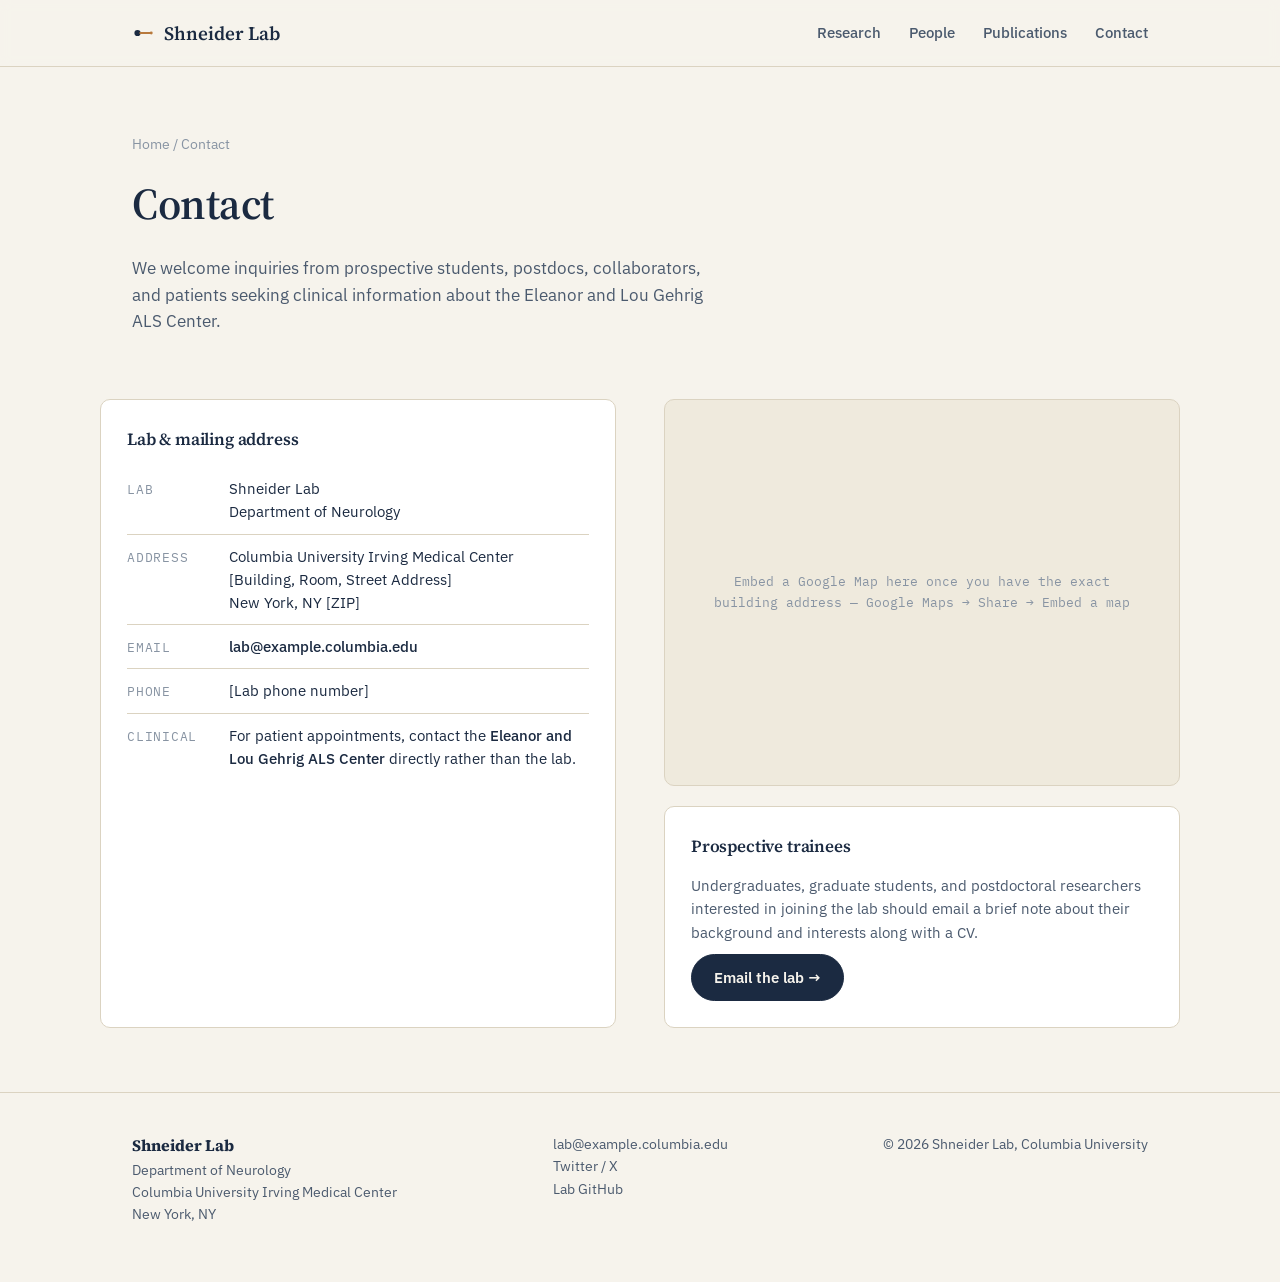
==== contact.html @ 3db36af5 "Add files via upload" ====
<!DOCTYPE html>
<html lang="en">
<head>
<meta charset="UTF-8">
<meta name="viewport" content="width=device-width, initial-scale=1.0">
<title>Contact — Shneider Lab</title>
<meta name="description" content="Contact the Shneider Lab at Columbia University.">
<link rel="preconnect" href="https://fonts.googleapis.com">
<link rel="preconnect" href="https://fonts.gstatic.com" crossorigin>
<link href="https://fonts.googleapis.com/css2?family=Source+Serif+4:opsz,wght@8..60,400;8..60,500;8..60,600;8..60,700&family=IBM+Plex+Sans:wght@400;500;600&family=IBM+Plex+Mono:wght@400;500&display=swap" rel="stylesheet">
<link rel="stylesheet" href="style.css">
</head>
<body>

<header class="site">
  <nav class="nav">
    <a class="brand" href="index.html">
      <svg class="brand-mark" viewBox="0 0 24 24" fill="none" xmlns="http://www.w3.org/2000/svg">
        <circle cx="6" cy="12" r="3.4" fill="#1B2A41"/>
        <path d="M9 12H20" stroke="#B8793C" stroke-width="2" stroke-linecap="round"/>
        <circle cx="21" cy="12" r="1.6" fill="#B8793C"/>
      </svg>
      Shneider Lab
    </a>
    <ul class="navlinks">
      <li><a href="research.html">Research</a></li>
      <li><a href="index.html#people">People</a></li>
      <li><a href="publications.html">Publications</a></li>
      <li><a href="contact.html">Contact</a></li>
    </ul>
  </nav>
</header>

<main>
  <div class="page-hero">
    <span class="crumb"><a href="index.html">Home</a> / Contact</span>
    <h1>Contact</h1>
    <p class="lede">
      We welcome inquiries from prospective students, postdocs, collaborators,
      and patients seeking clinical information about the Eleanor and Lou Gehrig
      ALS Center.
    </p>
  </div>

  <section style="border-top:none; padding-top:8px;">
    <div class="wrap contact-grid">

      <div class="contact-card">
        <h3>Lab &amp; mailing address</h3>
        <div class="contact-row">
          <div class="label">Lab</div>
          <div>Shneider Lab<br>Department of Neurology</div>
        </div>
        <div class="contact-row">
          <div class="label">Address</div>
          <div>Columbia University Irving Medical Center<br>[Building, Room, Street Address]<br>New York, NY [ZIP]</div>
        </div>
        <div class="contact-row">
          <div class="label">Email</div>
          <div><a href="mailto:lab@example.columbia.edu">lab@example.columbia.edu</a></div>
        </div>
        <div class="contact-row">
          <div class="label">Phone</div>
          <div>[Lab phone number]</div>
        </div>
        <div class="contact-row">
          <div class="label">Clinical</div>
          <div>For patient appointments, contact the <a href="#">Eleanor and Lou Gehrig ALS Center</a> directly rather than the lab.</div>
        </div>
      </div>

      <div>
        <div class="map-box">
          Embed a Google Map here once you have the exact<br>building address —
          Google Maps → Share → Embed a map
        </div>
        <div class="contact-card" style="margin-top:20px;">
          <h3>Prospective trainees</h3>
          <p style="color:var(--ink-soft); font-size:14.5px; margin:0 0 10px;">
            Undergraduates, graduate students, and postdoctoral researchers
            interested in joining the lab should email a brief note about their
            background and interests along with a CV.
          </p>
          <a class="btn primary" href="mailto:lab@example.columbia.edu?subject=Prospective%20lab%20member%20inquiry">Email the lab →</a>
        </div>
      </div>

    </div>
  </section>
</main>

<footer>
  <div class="wrap footer-grid">
    <div>
      <strong style="color:var(--ink); font-family:'Source Serif 4',serif; font-size:16px;">Shneider Lab</strong><br>
      Department of Neurology<br>
      Columbia University Irving Medical Center<br>
      New York, NY
    </div>
    <div>
      <a href="mailto:lab@example.columbia.edu">lab@example.columbia.edu</a><br>
      <a href="#">Twitter / X</a><br>
      <a href="#">Lab GitHub</a>
    </div>
    <div>© <span id="year"></span> Shneider Lab, Columbia University</div>
  </div>
</footer>

<script>
  document.getElementById('year').textContent = new Date().getFullYear();
</script>

</body>
</html>
---- style.css ----
:root{
    --paper:#F6F3EC;
    --paper-dim:#EFEADD;
    --ink:#1B2A41;
    --ink-soft:#4B5A6E;
    --ink-faint:#8894A3;
    --accent:#B8793C;
    --accent-dim:#D9A96A;
    --steel:#4E7583;
    --line:#DBD3C1;
    --radius:10px;
    --maxw:1080px;
  }
  *{box-sizing:border-box;}
  html{scroll-behavior:smooth;}
  body{
    margin:0;
    background:var(--paper);
    color:var(--ink);
    font-family:'IBM Plex Sans', system-ui, sans-serif;
    font-size:16px;
    line-height:1.6;
    -webkit-font-smoothing:antialiased;
  }
  h1,h2,h3,.serif{
    font-family:'Source Serif 4', Georgia, serif;
    font-weight:600;
    letter-spacing:-0.01em;
    margin:0;
    color:var(--ink);
  }
  a{color:inherit;}
  .wrap{max-width:var(--maxw); margin:0 auto; padding:0 32px;}
  .eyebrow{
    font-family:'IBM Plex Mono', monospace;
    font-size:12.5px;
    letter-spacing:0.14em;
    text-transform:uppercase;
    color:var(--steel);
  }

  /* ---------- Header ---------- */
  header.site{
    position:sticky; top:0; z-index:50;
    background:rgba(246,243,236,0.92);
    backdrop-filter:blur(6px);
    border-bottom:1px solid var(--line);
  }
  .nav{
    display:flex; align-items:center; justify-content:space-between;
    padding:18px 32px; max-width:var(--maxw); margin:0 auto;
  }
  .brand{
    display:flex; align-items:center; gap:10px;
    font-family:'Source Serif 4', serif;
    font-weight:600; font-size:19px;
    text-decoration:none;
  }
  .brand-mark{width:22px; height:22px; flex:0 0 auto;}
  .navlinks{display:flex; gap:28px; list-style:none; margin:0; padding:0;}
  .navlinks a{
    text-decoration:none; font-size:14.5px; font-weight:500; color:var(--ink-soft);
    padding-bottom:3px; border-bottom:1px solid transparent;
    transition:color .15s, border-color .15s;
  }
  .navlinks a:hover{color:var(--ink); border-color:var(--accent);}
  .navtoggle{display:none;}

  /* ---------- Hero ---------- */
  .hero{
    padding:88px 32px 64px;
    max-width:var(--maxw); margin:0 auto;
    display:grid; grid-template-columns:1.15fr 0.85fr; gap:56px; align-items:center;
  }
  .hero h1{
    font-size:clamp(34px, 4.4vw, 54px);
    line-height:1.06;
  }
  .hero h1 em{
    font-style:normal; color:var(--accent);
  }
  .hero p.lede{
    margin-top:22px; max-width:46ch;
    font-size:17.5px; color:var(--ink-soft);
  }
  .hero .cta-row{margin-top:32px; display:flex; gap:14px; flex-wrap:wrap;}
  .btn{
    display:inline-block; padding:11px 22px; border-radius:999px;
    font-size:14.5px; font-weight:600; text-decoration:none;
    border:1px solid var(--ink); transition:transform .15s, background .15s, color .15s;
  }
  .btn.primary{background:var(--ink); color:var(--paper);}
  .btn.primary:hover{background:var(--accent); border-color:var(--accent); transform:translateY(-1px);}
  .btn.ghost{border-color:var(--line); color:var(--ink);}
  .btn.ghost:hover{border-color:var(--ink); transform:translateY(-1px);}

  /* Signature element: axon signal animation */
  .axon-box{
    background:var(--ink); border-radius:16px; padding:26px 22px 20px;
    position:relative; overflow:hidden;
  }
  .axon-box .cap{
    font-family:'IBM Plex Mono', monospace; font-size:11px; letter-spacing:.12em;
    text-transform:uppercase; color:var(--accent-dim); margin-bottom:14px; display:block;
  }
  .axon-box svg{width:100%; height:auto; display:block;}
  .axon-line{fill:none; stroke:#3A4C63; stroke-width:2;}
  .myelin{fill:#2A3B52; stroke:#3A4C63; stroke-width:1;}
  .pulse{fill:var(--accent);}
  .soma{fill:#243448; stroke:#3A4C63; stroke-width:1.5;}

  /* ---------- Section shell ---------- */
  section{padding:64px 32px; border-top:1px solid var(--line);}
  section .wrap{max-width:var(--maxw); margin:0 auto; padding:0;}
  .section-head{
    display:flex; justify-content:space-between; align-items:flex-end; gap:24px;
    margin-bottom:36px; flex-wrap:wrap;
  }
  .section-head h2{font-size:clamp(24px,2.6vw,32px);}
  .section-head p{color:var(--ink-soft); max-width:52ch; margin-top:8px;}

  /* ---------- About ---------- */
  .about-grid{display:grid; grid-template-columns:0.9fr 1.4fr; gap:48px; align-items:start;}
  .pi-card{
    background:var(--paper-dim); border:1px solid var(--line); border-radius:var(--radius);
    padding:22px;
  }
  .pi-photo{
    width:100%; aspect-ratio:1/1; border-radius:8px; background:
      linear-gradient(135deg, var(--steel), var(--ink));
    display:flex; align-items:center; justify-content:center;
    color:var(--paper); font-family:'Source Serif 4',serif; font-size:13px; text-align:center; padding:16px;
  }
  .pi-card h3{margin-top:16px; font-size:19px;}
  .pi-card .role{color:var(--steel); font-size:14px; font-weight:600; margin-top:2px;}
  .pi-card .meta{margin-top:10px; font-size:13.5px; color:var(--ink-soft);}
  .about-copy p{color:var(--ink-soft); margin:0 0 16px;}
  .about-copy p:first-child{color:var(--ink); font-size:17.5px;}

  /* ---------- Research ---------- */
  .research-grid{
    display:grid; grid-template-columns:repeat(3,1fr); gap:22px;
  }
  .rcard{
    border:1px solid var(--line); border-radius:var(--radius); padding:26px 22px;
    background:#fff; transition:transform .15s, box-shadow .15s;
  }
  .rcard:hover{transform:translateY(-3px); box-shadow:0 10px 24px -14px rgba(27,42,65,.35);}
  .rcard .num{font-family:'IBM Plex Mono',monospace; color:var(--accent); font-size:13px; font-weight:500;}
  .rcard h3{font-size:19px; margin-top:12px;}
  .rcard p{color:var(--ink-soft); font-size:14.5px; margin-top:10px;}

  /* ---------- People ---------- */
  .people-grid{display:grid; grid-template-columns:repeat(4,1fr); gap:24px;}
  .person{text-align:left;}
  .person .avatar{
    width:100%; aspect-ratio:1/1; border-radius:8px;
    background:var(--paper-dim); border:1px dashed var(--line);
    display:flex; align-items:center; justify-content:center;
    color:var(--ink-faint); font-size:12.5px; font-family:'IBM Plex Mono',monospace;
  }
  .person h4{margin-top:12px; font-size:15px;}
  .person .ptitle{font-size:13px; color:var(--ink-soft);}

  /* ---------- Publications ---------- */
  .pub-list{list-style:none; margin:0; padding:0;}
  .pub-list li{
    padding:18px 0; border-bottom:1px solid var(--line);
    display:grid; grid-template-columns:90px 1fr; gap:20px;
  }
  .pub-list li:first-child{border-top:1px solid var(--line);}
  .pub-year{font-family:'IBM Plex Mono',monospace; color:var(--steel); font-size:14px;}
  .pub-title{font-weight:600; font-size:15.5px;}
  .pub-cite{color:var(--ink-soft); font-size:14px; margin-top:4px;}

  /* ---------- Join ---------- */
  .join{
    background:var(--ink); color:var(--paper); border-radius:16px;
    padding:48px 40px; display:flex; justify-content:space-between; align-items:center; gap:32px; flex-wrap:wrap;
  }
  .join h2{color:var(--paper); font-size:28px;}
  .join p{color:#B9C3D1; max-width:46ch; margin-top:10px;}
  .join .btn.primary{background:var(--accent); border-color:var(--accent); color:var(--ink);}
  .join .btn.primary:hover{background:var(--accent-dim); border-color:var(--accent-dim);}

  /* ---------- Footer ---------- */
  footer{padding:40px 32px 56px; border-top:1px solid var(--line);}
  .footer-grid{
    display:flex; justify-content:space-between; flex-wrap:wrap; gap:24px;
    font-size:14px; color:var(--ink-soft);
  }
  .footer-grid a{text-decoration:none; color:var(--ink-soft);}
  .footer-grid a:hover{color:var(--accent);}

  /* ---------- Responsive ---------- */
  @media (max-width: 880px){
    .hero{grid-template-columns:1fr; padding-top:48px;}
    .about-grid{grid-template-columns:1fr;}
    .research-grid{grid-template-columns:1fr 1fr;}
    .people-grid{grid-template-columns:1fr 1fr;}
  }
  @media (max-width: 600px){
    .navlinks{display:none;}
    .research-grid{grid-template-columns:1fr;}
    .people-grid{grid-template-columns:1fr 1fr;}
    .join{flex-direction:column; align-items:flex-start;}
    .pub-list li{grid-template-columns:1fr;}
  }

  @media (prefers-reduced-motion: reduce){
    .pulse{animation:none !important;}
  }

  /* ---------- Sub-page hero ---------- */
  .page-hero{
    padding:64px 32px 40px;
    max-width:var(--maxw); margin:0 auto;
  }
  .page-hero h1{font-size:clamp(30px,3.6vw,44px); margin-top:12px;}
  .page-hero p.lede{margin-top:16px; max-width:60ch; font-size:16.5px; color:var(--ink-soft);}
  .crumb{font-size:13.5px; color:var(--ink-faint);}
  .crumb a{color:var(--ink-faint); text-decoration:none;}
  .crumb a:hover{color:var(--accent);}

  /* ---------- Research page extras ---------- */
  .research-detail{
    display:grid; grid-template-columns:1fr; gap:28px; margin-bottom:44px;
  }
  .research-detail .rdet{
    display:grid; grid-template-columns:180px 1fr; gap:28px;
    padding:28px 0; border-top:1px solid var(--line);
  }
  .research-detail .rdet:last-child{border-bottom:1px solid var(--line);}
  .rdet .num{font-family:'IBM Plex Mono',monospace; color:var(--accent); font-size:14px;}
  .rdet h3{font-size:20px; margin-top:6px;}
  .rdet p{color:var(--ink-soft); font-size:15px; margin-top:10px;}
  .method-tags{display:flex; flex-wrap:wrap; gap:8px; margin-top:14px;}
  .method-tags span{
    font-family:'IBM Plex Mono',monospace; font-size:12px; color:var(--steel);
    border:1px solid var(--line); border-radius:999px; padding:4px 10px;
  }

  /* ---------- Contact page ---------- */
  .contact-grid{display:grid; grid-template-columns:1fr 1fr; gap:48px;}
  .contact-card{
    border:1px solid var(--line); border-radius:var(--radius); padding:26px;
    background:#fff;
  }
  .contact-card h3{font-size:17px; margin-bottom:14px;}
  .contact-row{display:flex; gap:12px; padding:10px 0; border-top:1px solid var(--line); font-size:14.5px;}
  .contact-row:first-of-type{border-top:none;}
  .contact-row .label{width:90px; flex:0 0 auto; color:var(--ink-faint); font-family:'IBM Plex Mono',monospace; font-size:12.5px; text-transform:uppercase; letter-spacing:.06em; padding-top:2px;}
  .contact-row a{color:var(--ink); text-decoration:none; font-weight:500;}
  .contact-row a:hover{color:var(--accent);}
  .map-box{
    border-radius:var(--radius); border:1px solid var(--line);
    background:var(--paper-dim); aspect-ratio:4/3;
    display:flex; align-items:center; justify-content:center;
    color:var(--ink-faint); font-size:13px; font-family:'IBM Plex Mono',monospace; text-align:center; padding:20px;
  }

  /* ---------- Publications page extras ---------- */
  .pub-filters{display:flex; gap:10px; flex-wrap:wrap; margin-bottom:8px;}
  .pub-filters button{
    font-family:'IBM Plex Mono',monospace; font-size:12.5px; padding:7px 14px;
    border-radius:999px; border:1px solid var(--line); background:#fff; color:var(--ink-soft);
    cursor:pointer;
  }
  .pub-filters button.active{background:var(--ink); color:var(--paper); border-color:var(--ink);}
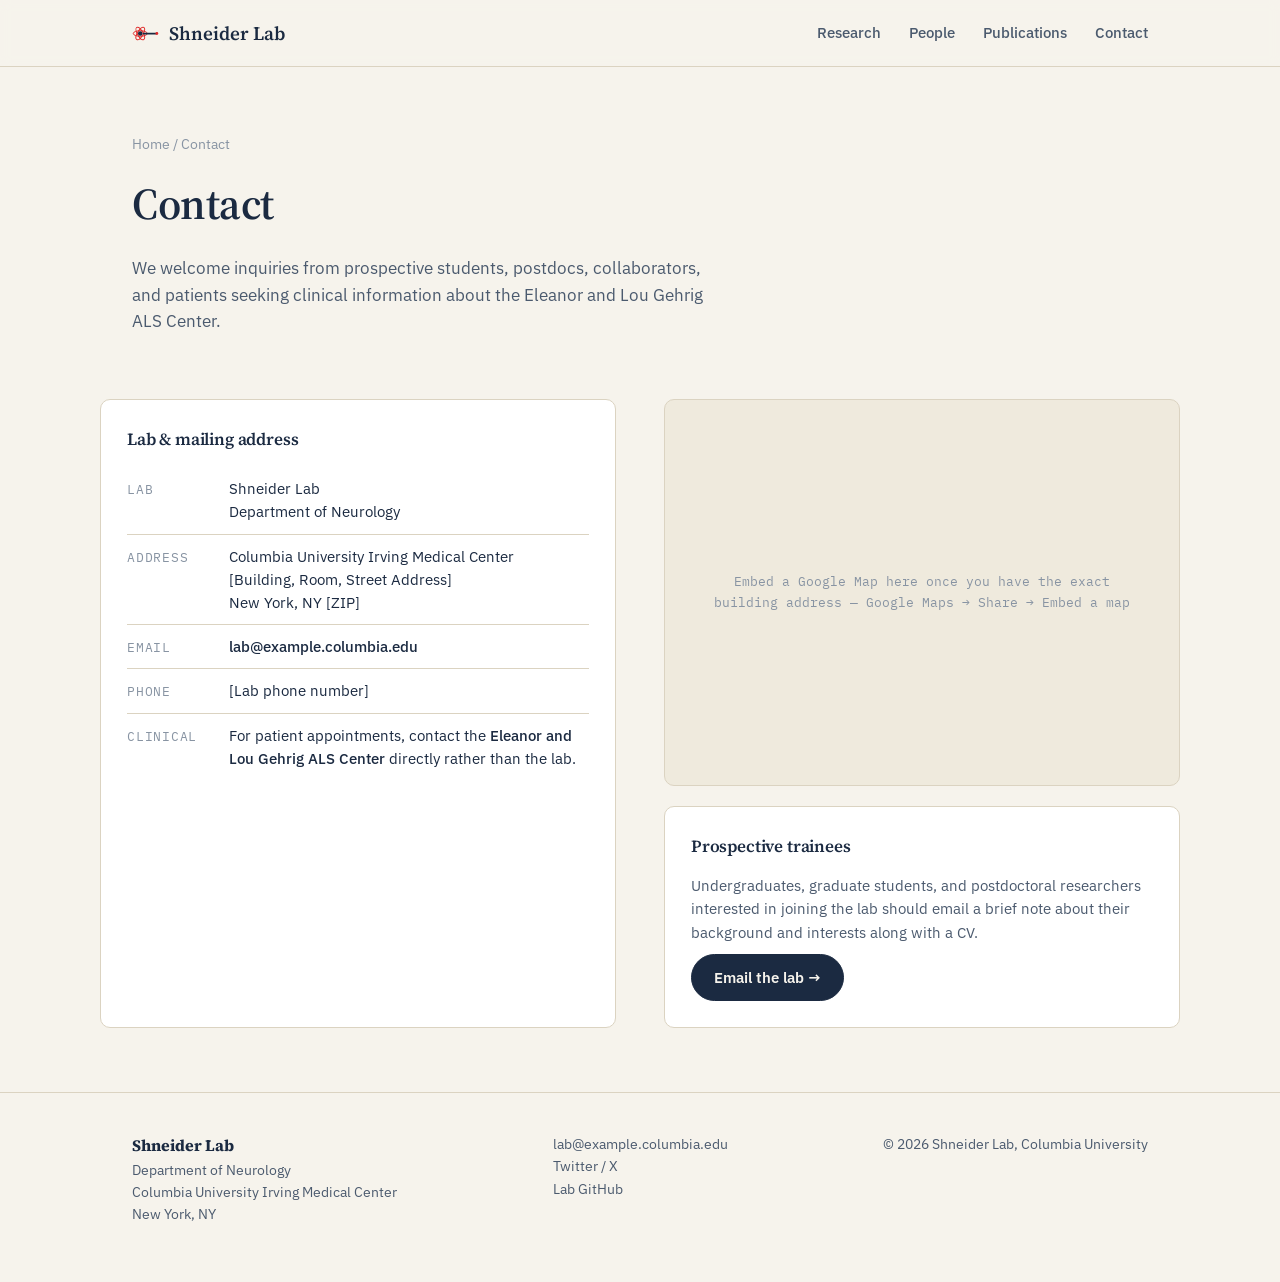
==== commit 311bd9d3: "Add files via upload" ====
--- a/contact.html
+++ b/contact.html
@@ -15,10 +15,15 @@
 <header class="site">
   <nav class="nav">
     <a class="brand" href="index.html">
-      <svg class="brand-mark" viewBox="0 0 24 24" fill="none" xmlns="http://www.w3.org/2000/svg">
-        <circle cx="6" cy="12" r="3.4" fill="#1B2A41"/>
-        <path d="M9 12H20" stroke="#B8793C" stroke-width="2" stroke-linecap="round"/>
-        <circle cx="21" cy="12" r="1.6" fill="#B8793C"/>
+      <svg class="brand-mark" viewBox="0 0 30 24" fill="none" xmlns="http://www.w3.org/2000/svg">
+        <g stroke="#DE2727" stroke-width="1.1" fill="none">
+          <ellipse cx="9" cy="12" rx="8" ry="3.2"/>
+          <ellipse cx="9" cy="12" rx="8" ry="3.2" transform="rotate(60 9 12)"/>
+          <ellipse cx="9" cy="12" rx="8" ry="3.2" transform="rotate(120 9 12)"/>
+        </g>
+        <circle cx="9" cy="12" r="2.6" fill="#1B2A41"/>
+        <path d="M13 12H27" stroke="#1B2A41" stroke-width="2" stroke-linecap="round"/>
+        <circle cx="28" cy="12" r="1.6" fill="#DE2727"/>
       </svg>
       Shneider Lab
     </a>
--- a/style.css
+++ b/style.css
@@ -4,8 +4,8 @@
     --ink:#1B2A41;
     --ink-soft:#4B5A6E;
     --ink-faint:#8894A3;
-    --accent:#B8793C;
-    --accent-dim:#D9A96A;
+    --accent:#DE2727;
+    --accent-dim:#FF7A6E;
     --steel:#4E7583;
     --line:#DBD3C1;
     --radius:10px;
@@ -33,10 +33,11 @@
   .wrap{max-width:var(--maxw); margin:0 auto; padding:0 32px;}
   .eyebrow{
     font-family:'IBM Plex Mono', monospace;
-    font-size:12.5px;
-    letter-spacing:0.14em;
+    font-size:15px;
+    font-weight:500;
+    letter-spacing:0.1em;
     text-transform:uppercase;
-    color:var(--steel);
+    color:var(--ink);
   }
 
   /* ---------- Header ---------- */
@@ -56,7 +57,7 @@
     font-weight:600; font-size:19px;
     text-decoration:none;
   }
-  .brand-mark{width:22px; height:22px; flex:0 0 auto;}
+  .brand-mark{width:27px; height:21px; flex:0 0 auto;}
   .navlinks{display:flex; gap:28px; list-style:none; margin:0; padding:0;}
   .navlinks a{
     text-decoration:none; font-size:14.5px; font-weight:500; color:var(--ink-soft);
@@ -198,6 +199,8 @@
     .about-grid{grid-template-columns:1fr;}
     .research-grid{grid-template-columns:1fr 1fr;}
     .people-grid{grid-template-columns:1fr 1fr;}
+    .aso-grid{grid-template-columns:1fr !important;}
+    .contact-grid{grid-template-columns:1fr;}
   }
   @media (max-width: 600px){
     .navlinks{display:none;}
@@ -267,3 +270,59 @@
     cursor:pointer;
   }
   .pub-filters button.active{background:var(--ink); color:var(--paper); border-color:var(--ink);}
+
+  /* ---------- Affiliate logo slots ---------- */
+  .affiliate-logos{display:flex; gap:10px; margin-top:18px;}
+  .logo-slot{
+    flex:1; aspect-ratio:2.2/1; border:1px dashed var(--line); border-radius:8px;
+    display:flex; align-items:center; justify-content:center; text-align:center;
+    font-family:'IBM Plex Mono',monospace; font-size:10px; line-height:1.4;
+    color:var(--ink-faint); padding:6px; background:#fff;
+  }
+  .logo-slot img{max-width:100%; max-height:100%; object-fit:contain;}
+
+  /* ---------- ASO mechanism panel ---------- */
+  .aso-box{
+    background:var(--ink); border-radius:16px; padding:26px 22px 22px;
+    position:relative; overflow:hidden;
+  }
+  .aso-box .cap{
+    font-family:'IBM Plex Mono', monospace; font-size:11px; letter-spacing:.12em;
+    text-transform:uppercase; color:var(--accent-dim); margin-bottom:14px; display:block;
+  }
+  .aso-box svg{width:100%; height:auto; display:block;}
+  .aso-legend{
+    display:flex; gap:16px; flex-wrap:wrap; margin-top:16px;
+    font-family:'IBM Plex Mono',monospace; font-size:11px; color:#AEB9C9;
+  }
+  .aso-legend span{display:flex; align-items:center; gap:6px;}
+  .aso-legend i.dot{width:9px; height:9px; border-radius:50%; display:inline-block;}
+  .aso-legend i.dot.aso{background:var(--accent-dim);}
+  .aso-legend i.dot.mrna{background:#5C7A89;}
+  .aso-legend i.dot.protein{background:#EDE7D6;}
+  .aso-source{
+    margin-top:14px; font-size:11.5px; color:#8894A3; line-height:1.5;
+  }
+
+  /* ---------- Publications: selected vs complete ---------- */
+  .pub-selected-grid{
+    display:grid; grid-template-columns:repeat(3,1fr); gap:20px; margin-bottom:56px;
+  }
+  .pub-selected-card{
+    border:1px solid var(--line); border-radius:var(--radius); padding:22px;
+    background:#fff; display:flex; flex-direction:column;
+  }
+  .pub-selected-card .pub-year{margin-bottom:8px;}
+  .pub-selected-card .pub-title{font-size:16px; line-height:1.35;}
+  .pub-selected-card .pub-cite{margin-top:8px;}
+  .pub-selected-card .pub-tag{
+    margin-top:auto; padding-top:14px; font-family:'IBM Plex Mono',monospace;
+    font-size:11px; letter-spacing:.06em; text-transform:uppercase; color:var(--accent);
+  }
+  .subsection-head{margin-bottom:22px;}
+  .subsection-head h2{font-size:22px;}
+  .subsection-head p{color:var(--ink-soft); font-size:14.5px; margin-top:6px;}
+
+  @media (max-width: 880px){
+    .pub-selected-grid{grid-template-columns:1fr;}
+  }
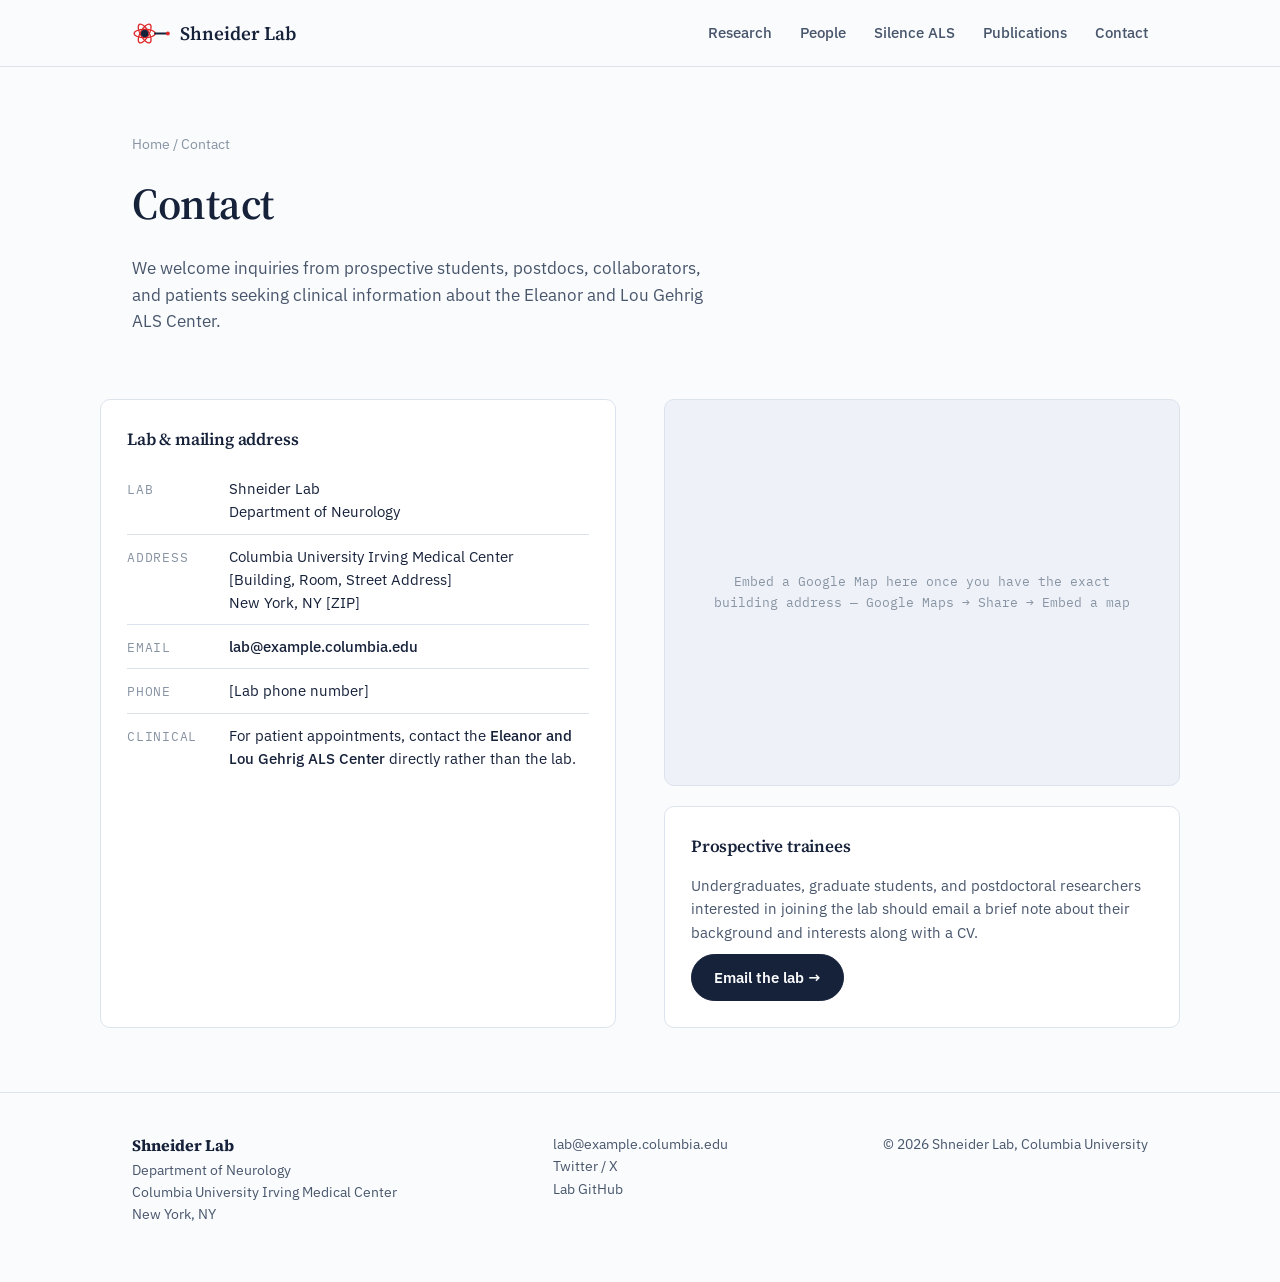
==== commit 4cd609ed: "Add files via upload" ====
--- a/contact.html
+++ b/contact.html
@@ -15,21 +15,22 @@
 <header class="site">
   <nav class="nav">
     <a class="brand" href="index.html">
-      <svg class="brand-mark" viewBox="0 0 30 24" fill="none" xmlns="http://www.w3.org/2000/svg">
-        <g stroke="#DE2727" stroke-width="1.1" fill="none">
-          <ellipse cx="9" cy="12" rx="8" ry="3.2"/>
-          <ellipse cx="9" cy="12" rx="8" ry="3.2" transform="rotate(60 9 12)"/>
-          <ellipse cx="9" cy="12" rx="8" ry="3.2" transform="rotate(120 9 12)"/>
+      <svg class="brand-mark" viewBox="0 0 36 26" fill="none" xmlns="http://www.w3.org/2000/svg">
+        <g stroke="#DE2727" stroke-width="1.2" fill="none">
+          <ellipse cx="12" cy="13" rx="10" ry="4"/>
+          <ellipse cx="12" cy="13" rx="10" ry="4" transform="rotate(60 12 13)"/>
+          <ellipse cx="12" cy="13" rx="10" ry="4" transform="rotate(120 12 13)"/>
         </g>
-        <circle cx="9" cy="12" r="2.6" fill="#1B2A41"/>
-        <path d="M13 12H27" stroke="#1B2A41" stroke-width="2" stroke-linecap="round"/>
-        <circle cx="28" cy="12" r="1.6" fill="#DE2727"/>
+        <circle cx="12" cy="13" r="3.6" fill="#16213A"/>
+        <path d="M22 13H33" stroke="#16213A" stroke-width="2" stroke-linecap="round"/>
+        <circle cx="34" cy="13" r="1.8" fill="#DE2727"/>
       </svg>
       Shneider Lab
     </a>
     <ul class="navlinks">
       <li><a href="research.html">Research</a></li>
-      <li><a href="index.html#people">People</a></li>
+      <li><a href="people.html">People</a></li>
+      <li><a href="silence-als.html">Silence ALS</a></li>
       <li><a href="publications.html">Publications</a></li>
       <li><a href="contact.html">Contact</a></li>
     </ul>
--- a/style.css
+++ b/style.css
@@ -1,13 +1,13 @@
   :root{
-    --paper:#F6F3EC;
-    --paper-dim:#EFEADD;
-    --ink:#1B2A41;
-    --ink-soft:#4B5A6E;
+    --paper:#FAFBFD;
+    --paper-dim:#EEF2F8;
+    --ink:#16213A;
+    --ink-soft:#48566C;
     --ink-faint:#8894A3;
     --accent:#DE2727;
-    --accent-dim:#FF7A6E;
-    --steel:#4E7583;
-    --line:#DBD3C1;
+    --accent-dim:#FF5A5A;
+    --steel:#3E6D9C;
+    --line:#DCE3ED;
     --radius:10px;
     --maxw:1080px;
   }
@@ -39,11 +39,19 @@
     text-transform:uppercase;
     color:var(--ink);
   }
+  .eyebrow-lg{
+    font-family:'IBM Plex Mono', monospace;
+    font-size:17px;
+    font-weight:700;
+    letter-spacing:0.09em;
+    text-transform:uppercase;
+    color:var(--accent);
+  }
 
   /* ---------- Header ---------- */
   header.site{
     position:sticky; top:0; z-index:50;
-    background:rgba(246,243,236,0.92);
+    background:rgba(250,251,253,0.92);
     backdrop-filter:blur(6px);
     border-bottom:1px solid var(--line);
   }
@@ -57,7 +65,7 @@
     font-weight:600; font-size:19px;
     text-decoration:none;
   }
-  .brand-mark{width:27px; height:21px; flex:0 0 auto;}
+  .brand-mark{width:38px; height:29px; flex:0 0 auto;}
   .navlinks{display:flex; gap:28px; list-style:none; margin:0; padding:0;}
   .navlinks a{
     text-decoration:none; font-size:14.5px; font-weight:500; color:var(--ink-soft);
@@ -162,6 +170,27 @@
   }
   .person h4{margin-top:12px; font-size:15px;}
   .person .ptitle{font-size:13px; color:var(--ink-soft);}
+
+  /* ---------- People page: one-per-row roster ---------- */
+  .people-list{display:flex; flex-direction:column; gap:16px;}
+  .person-row{
+    display:grid; grid-template-columns:120px 1fr; gap:24px; align-items:center;
+    border:1px solid var(--line); border-radius:var(--radius); padding:20px 22px;
+    background:#fff; transition:transform .15s, box-shadow .15s;
+  }
+  .person-row:hover{transform:translateY(-2px); box-shadow:0 10px 24px -16px rgba(22,33,58,.28);}
+  .person-row .avatar{
+    width:100%; aspect-ratio:1/1; border-radius:8px;
+    background:var(--paper-dim); border:1px dashed var(--line);
+    display:flex; align-items:center; justify-content:center;
+    color:var(--ink-faint); font-size:11.5px; font-family:'IBM Plex Mono',monospace;
+  }
+  .person-row h4{font-size:16.5px;}
+  .person-row .ptitle{font-size:13.5px; color:var(--steel); font-weight:600; margin-top:3px;}
+  .person-row .pbio{font-size:14px; color:var(--ink-soft); margin-top:8px; max-width:62ch;}
+  @media (max-width: 600px){
+    .person-row{grid-template-columns:76px 1fr; padding:14px 16px; gap:16px;}
+  }
 
   /* ---------- Publications ---------- */
   .pub-list{list-style:none; margin:0; padding:0;}
